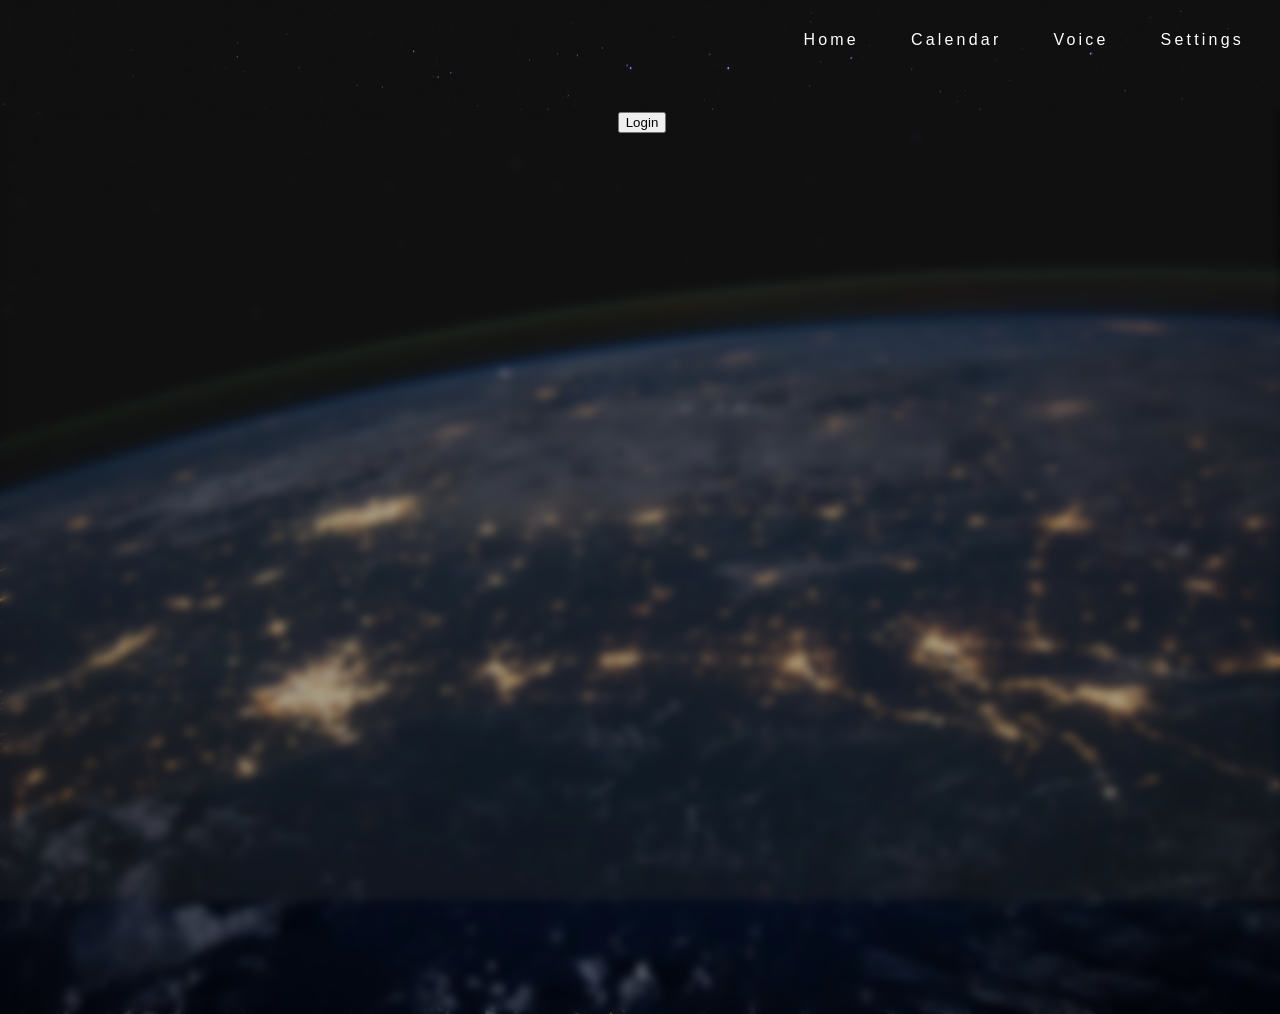
==== frontend/homepage.html @ d2abd0cd "Made the homepage html and made changes to overflow for both index and homepage. Made the login butt" ====
<!DOCTYPE html>
<html lang="en">
<head>
    <meta charset="UTF-8">
    <meta name="viewport" content="width=device-width, initial-scale=1.0">
    <title>VoiceCal</title>
    <link rel="stylesheet" href="styles2.css">

</head>
<body>

    <div class="top-bar">
        <button class="top-bar-btn">Home</button>
        <button class="top-bar-btn">Calendar</button>
        <button class="top-bar-btn">Voice</button>
        <button class="top-bar-btn">Settings</button>

    </div>



    <div class="main-container">
        
        <button>Login</button>
    

    </div>

    <script src="script.js"></script>
    <script src="script2.js"></script>
</body>
</html>
---- frontend/styles2.css ----
body{
    margin: 0;
    padding: 0;
    background-image: url(components/Earth-wallpaper.png);
    background-size: cover;
    background-position: center;
    min-height: 100vh;
    overflow: hidden;
    
    
}

body::before {
    content: '';
    position: fixed;
    top: 0;
    left: 0;
    width: 100%;
    height: 100%;
    background-color: rgba(38, 38, 38, 0.4); 
    pointer-events: none;
    z-index: 0;
}

.top-bar, .main-container {
    position: relative;
    z-index: 1;
}

.top-bar{
    background-color: transparent;
    width: 100%;
    height: 80px;
    position: fixed;
    top: 0;
    left: 0;
    display: flex;
    justify-content: flex-end;
    align-items: center;
}

.top-bar-btn{
    background-color: transparent;
    border: none;
    color: white;
    font-size: 16px;
    margin-right: 20px;
    cursor: pointer;
    padding: 8px 16px;        
    letter-spacing: 0.2em;         
    transition: all 0.3s ease;   
}


.top-bar-btn:hover {
    opacity: 0.8;
    letter-spacing: 0.25em;
}

.main-container{
    display: flex;
    flex-direction: column;
    align-items: center;
    justify-self: center;
    margin-top: 110px;
    width: 100vw;
    height: 100vh;
    font-family: Arial, sans-serif;
    background-color: transparent;
    backdrop-filter: blur(4px);  /* Try change here  (delete or change the px)*/
    border: 2px solid transparent;
}
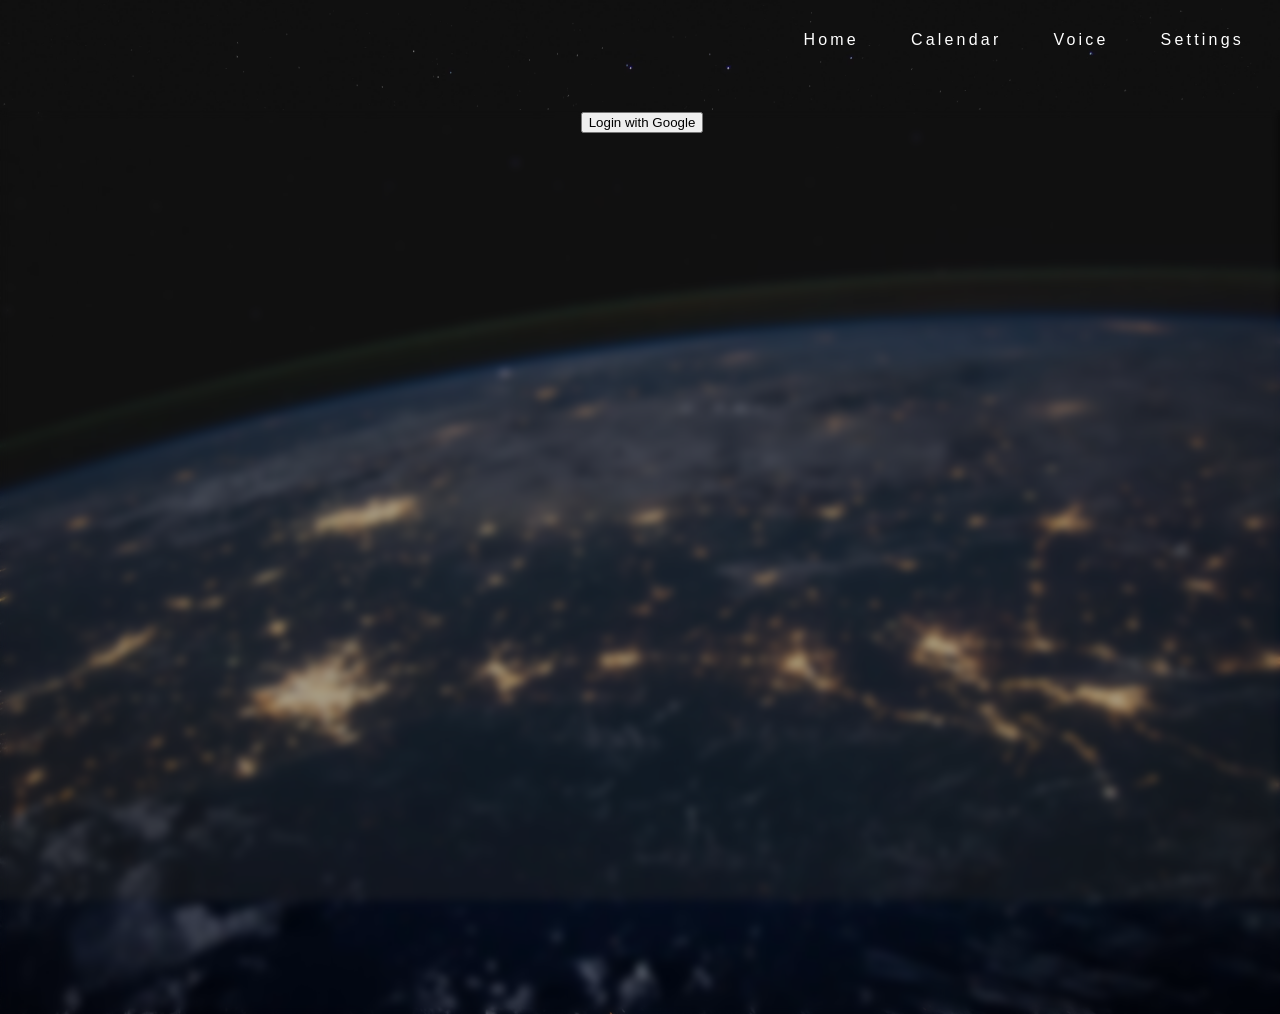
==== commit f11b299e: "ready to deploy" ====
--- a/frontend/homepage.html
+++ b/frontend/homepage.html
@@ -5,7 +5,6 @@
     <meta name="viewport" content="width=device-width, initial-scale=1.0">
     <title>VoiceCal</title>
     <link rel="stylesheet" href="styles2.css">
-
 </head>
 <body>
 
@@ -18,20 +17,11 @@
     </div>
 
 
-
     <div class="main-container">
-        
-        <button>Login</button>
-    
-
+        <button id="loginButton">Login with Google</button>
     </div>
 
     <script src="script.js"></script>
-    <script src="script2.js"></script>
 </body>
 </html>
 
-
-
-
-
--- a/frontend/styles2.css
+++ b/frontend/styles2.css
@@ -74,3 +74,5 @@
 
 
 
+
+
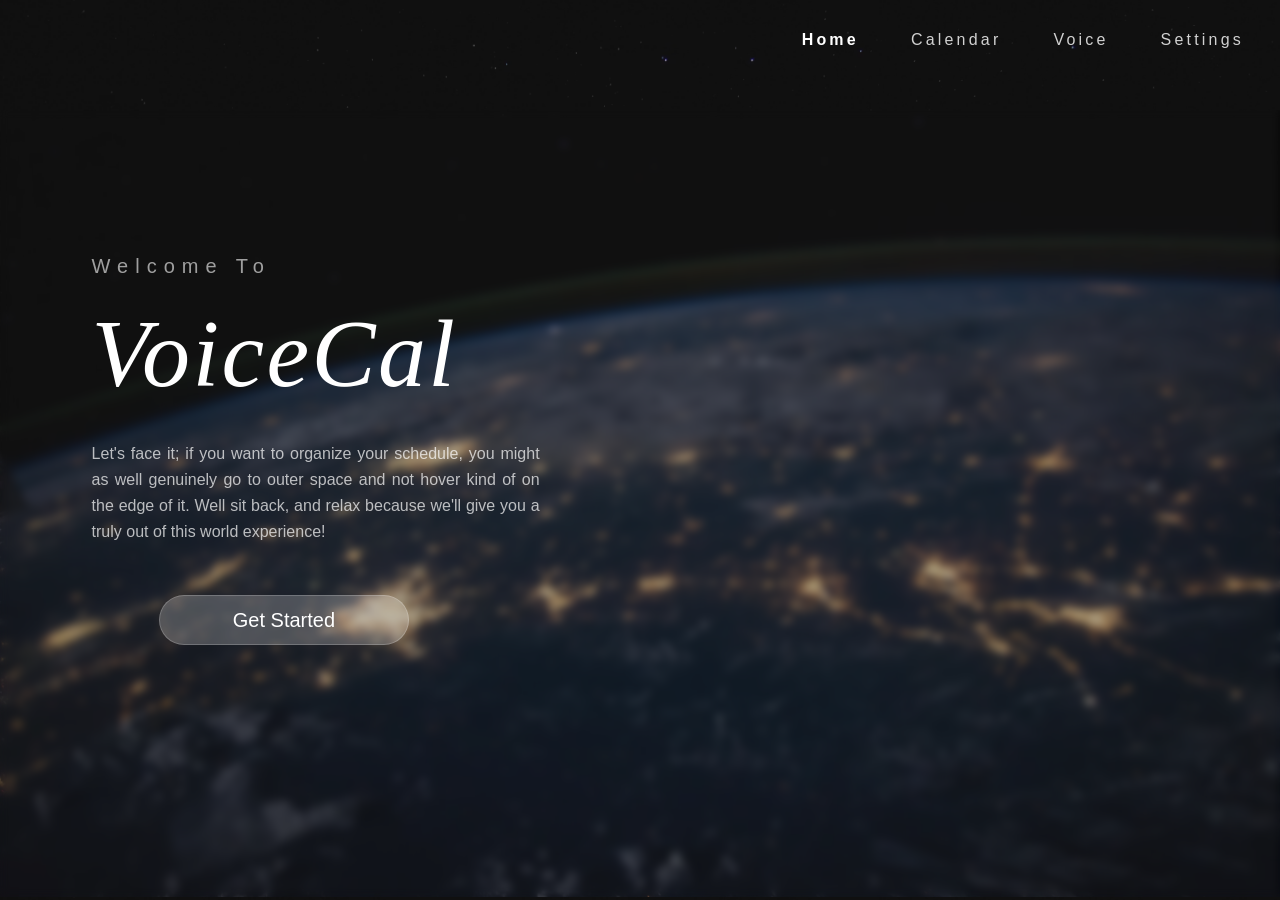
==== commit aa5598fa: "Upgraded UI Fixed the homepage.html but missing a right side component (will follow-up), filled both" ====
--- a/frontend/homepage.html
+++ b/frontend/homepage.html
@@ -9,16 +9,31 @@
 <body>
 
     <div class="top-bar">
-        <button class="top-bar-btn">Home</button>
+        <button id="homepage" class="top-bar-btn">Home</button>
         <button class="top-bar-btn">Calendar</button>
-        <button class="top-bar-btn">Voice</button>
+        <button id="voicepage" class="top-bar-btn">Voice</button>
         <button class="top-bar-btn">Settings</button>
 
     </div>
 
 
     <div class="main-container">
-        <button id="loginButton">Login with Google</button>
+
+        <div class="intro-container">
+
+            <p class="intro-welcome">Welcome To</p>
+            <h1 class="container-title">VoiceCal</h1>
+
+            <p class="container-desc">
+                Let's face it; if you want to organize your schedule, 
+                you might as well genuinely go to outer space 
+                and not hover kind of on the edge of it. 
+                Well sit back, and relax because we'll give you a 
+                truly out of this world experience!</p>
+
+            <button id="loginButton">Get Started</button>
+        </div>
+
     </div>
 
     <script src="script.js"></script>
--- a/frontend/styles2.css
+++ b/frontend/styles2.css
@@ -3,11 +3,10 @@
     padding: 0;
     background-image: url(components/Earth-wallpaper.png);
     background-size: cover;
-    background-position: center;
-    min-height: 100vh;
-    overflow: hidden;
-    
-    
+    background-position: end; 
+    height: 100%;
+    overflow-y: auto; 
+    overflow-x: hidden;
 }
 
 body::before {
@@ -42,13 +41,21 @@
 .top-bar-btn{
     background-color: transparent;
     border: none;
-    color: white;
+    color: rgba(255, 255, 255, 0.809);
     font-size: 16px;
     margin-right: 20px;
     cursor: pointer;
     padding: 8px 16px;        
     letter-spacing: 0.2em;         
-    transition: all 0.3s ease;   
+    transition: all 0.3s ease;  
+    animation-name: fadeInUp;
+    animation-duration: 3s; 
+}
+
+#homepage{
+    color: white;
+    font-weight: 800;
+
 }
 
 
@@ -59,20 +66,175 @@
 
 .main-container{
     display: flex;
-    flex-direction: column;
+    flex-direction: row;
     align-items: center;
     justify-self: center;
     margin-top: 110px;
     width: 100vw;
-    height: 100vh;
+    height: 87vh;
     font-family: Arial, sans-serif;
     background-color: transparent;
     backdrop-filter: blur(4px);  /* Try change here  (delete or change the px)*/
     border: 2px solid transparent;
 }
 
-
-
-
-
-
+.intro-container{
+    background-color: transparent;
+    padding-left: 7%;
+    padding-bottom: 10%;
+    text-align: justify;
+    align-items: center;
+}
+
+.intro-welcome{
+    color: rgba(255, 255, 255, 0.6);
+    letter-spacing: 0.35em;
+    font-size: 20px;
+    animation-name: fadeInLeft;
+    animation-duration: 3s;
+    
+}
+
+.container-title{
+    color: white;
+    font-size: 96px; 
+    font-weight: 300;
+    letter-spacing: 0.025em; 
+    margin-top: 10px;
+    margin-bottom: 32px; 
+    font-family: Georgia, 'Times New Roman', Times, serif; 
+    font-style: italic;
+    animation-name: fadeIn;
+    animation-duration: 5s;
+}
+
+.container-desc{
+    color: rgba(255, 255, 255, 0.7); 
+    font-size: 1rem; 
+    line-height: 1.625; 
+    max-width: 448px; 
+    margin-bottom: 2rem; 
+    font-weight: 200;
+    animation-name: fadeInRight;
+    animation-duration: 2s;
+}
+
+#loginButton{
+    display: flex;
+    align-items: center;
+    justify-content: center;
+    padding: 12px 12px;
+    border-radius: 9999px;
+    background-color: rgba(255, 255, 255, 0.229);
+    backdrop-filter: blur(4px);
+    border: 1px solid rgba(255, 255, 255, 0.2);
+    width: 250px;
+    height: 50px;
+    font-size: 20px;
+    color: white;
+    cursor: pointer;
+    margin-top: 50px;
+    margin-left: 15%;
+    font-family:Verdana, Geneva, Tahoma, sans-serif;
+    animation-name: fadeInUpExtra;
+    animation-duration: 4s;
+
+}
+
+#loginButton:hover{
+    background-color: rgba(255, 255, 255, 0.4);
+    border-color: rgba(255, 255, 255, 0.4);
+    font-weight: 600;
+
+
+}
+
+
+@keyframes pulse {
+    0% {
+        transform: scale(1);
+        opacity: 1;
+    }
+    50% {
+        transform: scale(1.05);
+        opacity: 0.8;
+    }
+    100% {
+        transform: scale(1);
+        opacity: 1;
+    }
+}
+
+@keyframes fadeIn {
+    from {
+        opacity: 0;
+    }
+    to {
+        opacity: 1;
+    }
+}
+
+@keyframes fadeInUp {
+    from {
+        opacity: 0;
+        transform: translateY(20px);
+    }
+    to {
+        opacity: 1;
+        transform: translateY(0);
+    }
+}
+
+@keyframes fadeInLeft {
+    from {
+        opacity: 0;
+        transform: translateX(-20px);
+    }
+    to {
+        opacity: 1;
+        transform: translateX(0);
+    }
+}
+
+@keyframes fadeInRight {
+    from {
+        opacity: 0;
+        transform: translateX(20px);
+    }
+    to {
+        opacity: 1;
+        transform: translateX(0);
+    }
+}
+
+
+@keyframes fadeInUpExtra{
+    from {
+        opacity: 0;
+        transform: translateY(40px);
+    }
+
+    to{
+        opacity: 1;
+        transform: translateY(0);
+    }
+}
+
+
+@keyframes fadeInDown {
+    from {
+        opacity: 0;
+        transform: translateY(-20px);
+    }
+    to {
+        opacity: 1;
+        transform: translateY(0);
+    }
+}
+    
+
+
+
+
+
+
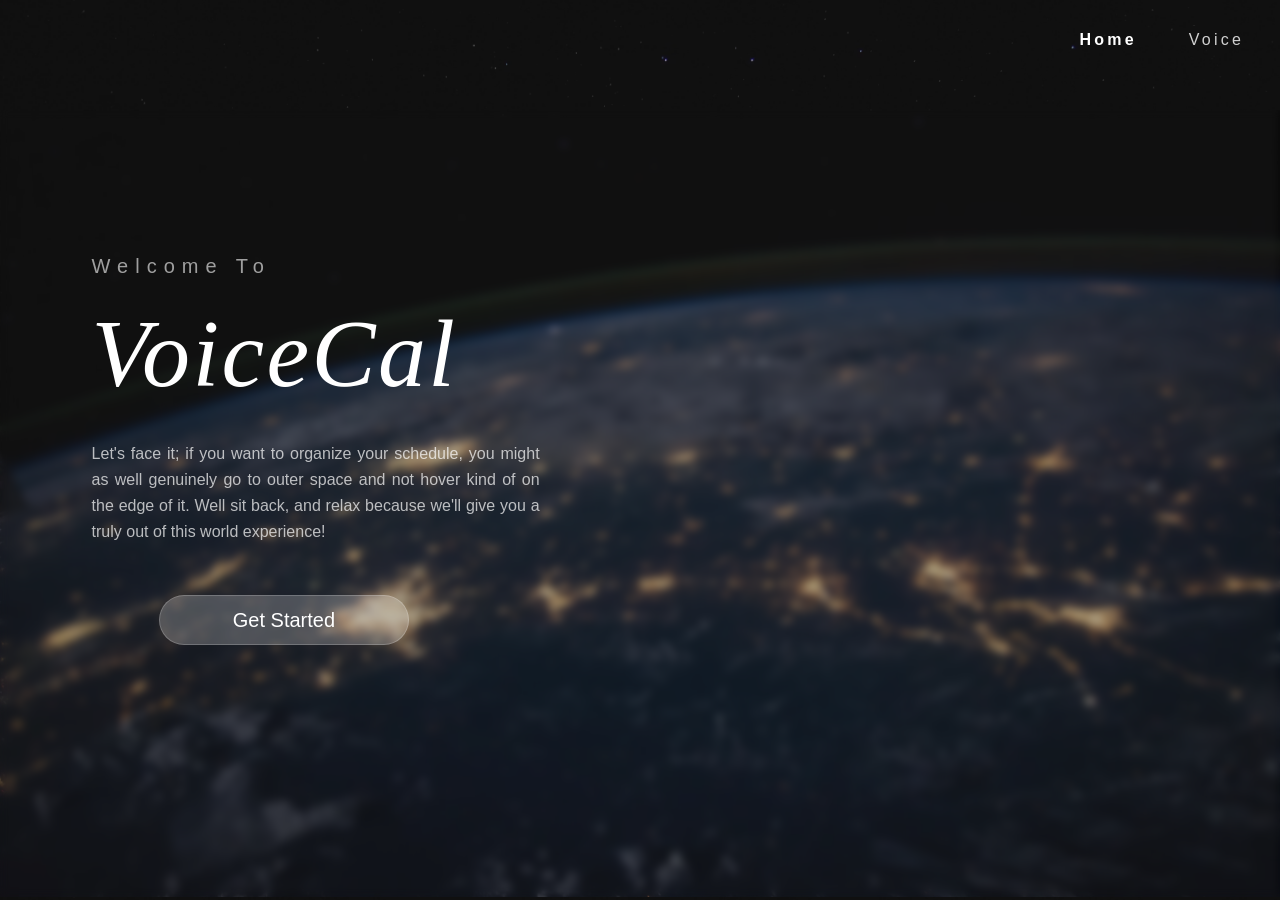
==== commit 82667e75: "fix button issues" ====
--- a/frontend/homepage.html
+++ b/frontend/homepage.html
@@ -10,10 +10,7 @@
 
     <div class="top-bar">
         <button id="homepage" class="top-bar-btn">Home</button>
-        <button class="top-bar-btn">Calendar</button>
         <button id="voicepage" class="top-bar-btn">Voice</button>
-        <button class="top-bar-btn">Settings</button>
-
     </div>
 
 
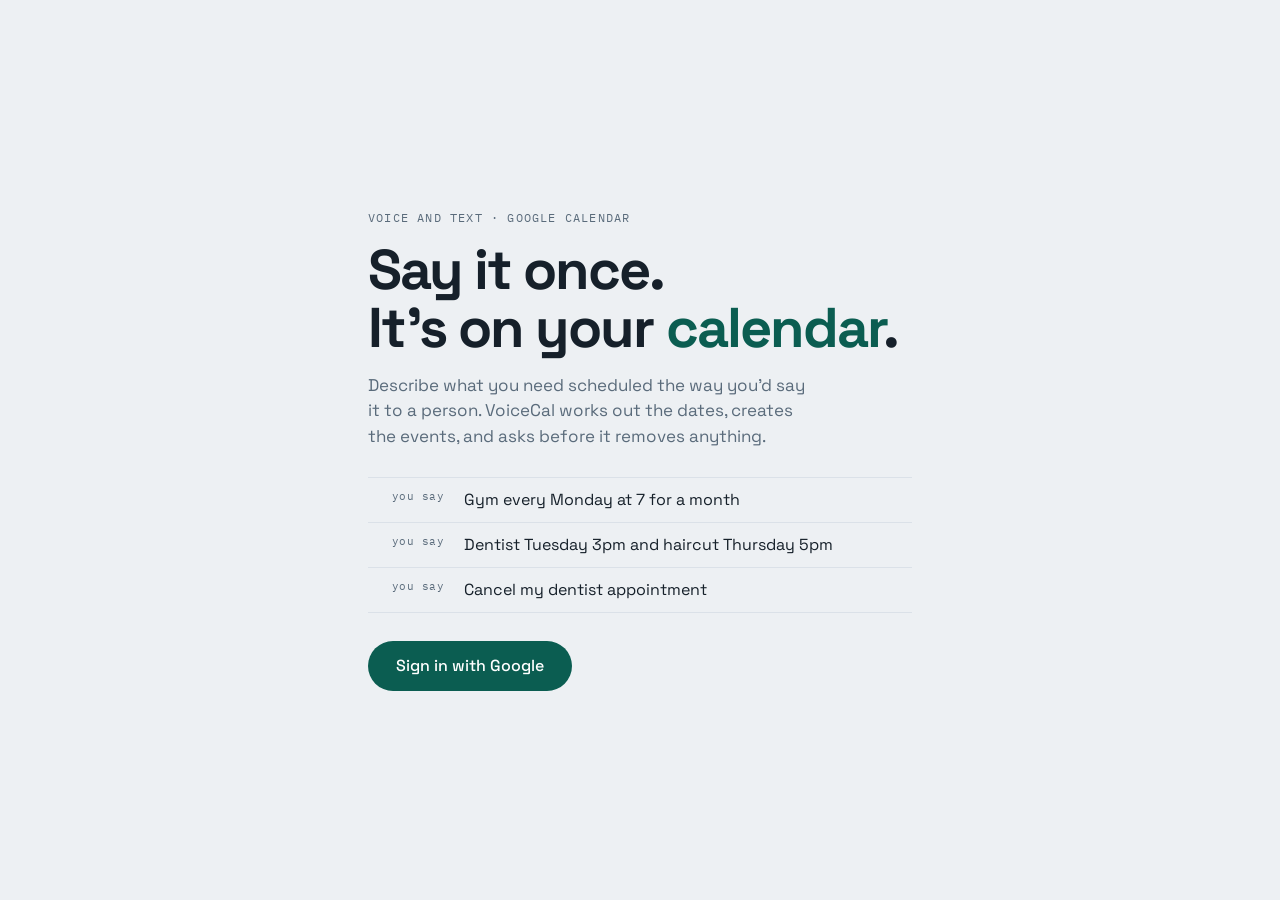
==== commit 07d5aaa6: "add bunch of new features e.g: type, deleting and creating multiple event..." ====
--- a/frontend/homepage.html
+++ b/frontend/homepage.html
@@ -1,39 +1,38 @@
 <!DOCTYPE html>
 <html lang="en">
 <head>
-    <meta charset="UTF-8">
-    <meta name="viewport" content="width=device-width, initial-scale=1.0">
-    <title>VoiceCal</title>
-    <link rel="stylesheet" href="styles2.css">
+<meta charset="UTF-8">
+<meta name="viewport" content="width=device-width, initial-scale=1.0">
+<title>VoiceCal</title>
+<link rel="preconnect" href="https://fonts.googleapis.com">
+<link rel="preconnect" href="https://fonts.gstatic.com" crossorigin>
+<link href="https://fonts.googleapis.com/css2?family=IBM+Plex+Mono&family=Space+Grotesk:wght@400;500;700&display=swap" rel="stylesheet">
+<link rel="stylesheet" href="app.css">
 </head>
 <body>
 
-    <div class="top-bar">
-        <button id="homepage" class="top-bar-btn">Home</button>
-        <button id="voicepage" class="top-bar-btn">Voice</button>
+<main class="landing">
+    <div class="landing__card">
+        <p class="landing__eyebrow">Voice and text · Google Calendar</p>
+        <h1 class="landing__title">Say it once.<br>It's on your <span>calendar</span>.</h1>
+        <p class="landing__body">
+            Describe what you need scheduled the way you'd say it to a person.
+            VoiceCal works out the dates, creates the events, and asks before it
+            removes anything.
+        </p>
+
+        <ul class="samples">
+            <li><b>you say</b><span>Gym every Monday at 7 for a month</span></li>
+            <li><b>you say</b><span>Dentist Tuesday 3pm and haircut Thursday 5pm</span></li>
+            <li><b>you say</b><span>Cancel my dentist appointment</span></li>
+        </ul>
+
+        <button class="cta" id="loginButton" type="button">Sign in with Google</button>
+
+        <p class="notice" id="authError" hidden></p>
     </div>
+</main>
 
-
-    <div class="main-container">
-
-        <div class="intro-container">
-
-            <p class="intro-welcome">Welcome To</p>
-            <h1 class="container-title">VoiceCal</h1>
-
-            <p class="container-desc">
-                Let's face it; if you want to organize your schedule, 
-                you might as well genuinely go to outer space 
-                and not hover kind of on the edge of it. 
-                Well sit back, and relax because we'll give you a 
-                truly out of this world experience!</p>
-
-            <button id="loginButton">Get Started</button>
-        </div>
-
-    </div>
-
-    <script src="script.js"></script>
+<script src="script.js"></script>
 </body>
 </html>
-
--- a/frontend/app.css
+++ b/frontend/app.css
@@ -0,0 +1,442 @@
+/* VoiceCal — a day-planner page you can talk to.
+   The conversation is ruled like an agenda: a mono time gutter down the left,
+   hairlines between entries, and a continuous spine at the gutter edge. */
+
+:root {
+    --ink: #16202A;
+    --ink-soft: #5A6B7B;
+    --paper: #EDF0F3;
+    --surface: #FFFFFF;
+    --rule: #DBE1E8;
+    --accent: #0B5D51;
+    --accent-wash: #E6EFED;
+    --alert: #9F1239;
+    --alert-wash: #FBE9EE;
+
+    --gutter: 4.75rem;
+    --page: 46rem;
+    --radius: 6px;
+
+    --font-ui: "Space Grotesk", "Segoe UI", system-ui, -apple-system, sans-serif;
+    --font-mono: "IBM Plex Mono", ui-monospace, "SF Mono", Menlo, monospace;
+}
+
+*, *::before, *::after { box-sizing: border-box; }
+
+html, body {
+    height: 100%;
+    margin: 0;
+}
+
+body {
+    background: var(--paper);
+    color: var(--ink);
+    font-family: var(--font-ui);
+    font-size: 16px;
+    line-height: 1.5;
+    -webkit-font-smoothing: antialiased;
+}
+
+button { font: inherit; color: inherit; cursor: pointer; }
+
+:focus-visible {
+    outline: 2px solid var(--accent);
+    outline-offset: 2px;
+    border-radius: 3px;
+}
+
+/* ---------- Masthead ---------- */
+
+.masthead {
+    border-bottom: 1px solid var(--rule);
+    background: var(--surface);
+}
+
+.masthead__inner {
+    max-width: var(--page);
+    margin: 0 auto;
+    padding: 0.875rem 1.25rem;
+    display: flex;
+    align-items: center;
+    gap: 1rem;
+}
+
+.wordmark {
+    font-size: 1.0625rem;
+    font-weight: 700;
+    letter-spacing: -0.02em;
+    margin: 0;
+}
+
+.wordmark span { color: var(--accent); }
+
+.masthead__spacer { flex: 1; }
+
+.masthead__email {
+    font-family: var(--font-mono);
+    font-size: 0.75rem;
+    color: var(--ink-soft);
+}
+
+.linkout {
+    font-size: 0.8125rem;
+    font-weight: 500;
+    color: var(--accent);
+    background: none;
+    border: 1px solid var(--rule);
+    border-radius: var(--radius);
+    padding: 0.375rem 0.75rem;
+    text-decoration: none;
+    white-space: nowrap;
+}
+
+.linkout:hover { border-color: var(--accent); background: var(--accent-wash); }
+
+/* ---------- The planner page ---------- */
+
+.page {
+    display: flex;
+    flex-direction: column;
+    height: 100%;
+}
+
+.log-scroll {
+    flex: 1;
+    overflow-y: auto;
+}
+
+.log {
+    position: relative;
+    max-width: var(--page);
+    margin: 0 auto;
+    padding: 0 1.25rem 1.5rem;
+}
+
+/* The spine: one continuous rule at the gutter edge, the way a planner page
+   has a printed margin line. */
+.log::before {
+    content: "";
+    position: absolute;
+    top: 0;
+    bottom: 0;
+    left: calc(1.25rem + var(--gutter));
+    width: 1px;
+    background: var(--rule);
+}
+
+.entry {
+    display: grid;
+    grid-template-columns: var(--gutter) 1fr;
+    gap: 0 1.25rem;
+    padding: 1rem 0;
+    border-top: 1px solid var(--rule);
+    animation: settle 0.22s ease-out;
+}
+
+.entry:first-child { border-top: none; }
+
+@keyframes settle {
+    from { opacity: 0; transform: translateY(4px); }
+    to   { opacity: 1; transform: none; }
+}
+
+.entry__time {
+    font-family: var(--font-mono);
+    font-size: 0.6875rem;
+    color: var(--ink-soft);
+    letter-spacing: 0.04em;
+    padding-top: 0.2rem;
+    text-align: right;
+}
+
+.entry__body { min-width: 0; }
+
+.entry__who {
+    font-size: 0.6875rem;
+    font-weight: 700;
+    letter-spacing: 0.08em;
+    text-transform: uppercase;
+    color: var(--ink-soft);
+    margin: 0 0 0.25rem;
+}
+
+.entry--you .entry__who { color: var(--ink); }
+
+.entry__text { margin: 0; overflow-wrap: anywhere; }
+
+.entry--pending .entry__text { color: var(--ink-soft); }
+
+/* ---------- Event cards ---------- */
+
+.events { margin: 0.625rem 0 0; padding: 0; list-style: none; }
+
+.event {
+    background: var(--surface);
+    border: 1px solid var(--rule);
+    border-left: 3px solid var(--accent);
+    border-radius: var(--radius);
+    padding: 0.625rem 0.75rem;
+    margin-bottom: 0.375rem;
+}
+
+.event__title { font-weight: 500; }
+
+.event__meta {
+    font-family: var(--font-mono);
+    font-size: 0.75rem;
+    color: var(--ink-soft);
+    margin-top: 0.125rem;
+}
+
+.event__repeat {
+    display: inline-block;
+    font-family: var(--font-ui);
+    font-size: 0.625rem;
+    font-weight: 700;
+    letter-spacing: 0.06em;
+    text-transform: uppercase;
+    color: var(--accent);
+    background: var(--accent-wash);
+    border-radius: 3px;
+    padding: 0.0625rem 0.3125rem;
+    margin-left: 0.4375rem;
+    vertical-align: 1px;
+}
+
+.event__link {
+    font-size: 0.75rem;
+    color: var(--accent);
+    text-decoration: none;
+    border-bottom: 1px solid transparent;
+}
+
+.event__link:hover { border-bottom-color: currentColor; }
+
+/* ---------- Delete confirmation ---------- */
+
+.confirm {
+    background: var(--alert-wash);
+    border: 1px solid var(--alert);
+    border-radius: var(--radius);
+    padding: 0.875rem;
+    margin-top: 0.625rem;
+}
+
+.confirm__summary { margin: 0 0 0.75rem; font-weight: 500; }
+
+.confirm__actions { display: flex; gap: 0.5rem; }
+
+.btn {
+    border-radius: var(--radius);
+    border: 1px solid var(--rule);
+    background: var(--surface);
+    padding: 0.4375rem 0.875rem;
+    font-size: 0.875rem;
+    font-weight: 500;
+}
+
+.btn:hover { border-color: var(--ink-soft); }
+
+.btn--danger {
+    background: var(--alert);
+    border-color: var(--alert);
+    color: #fff;
+}
+
+.btn--danger:hover { filter: brightness(1.12); border-color: var(--alert); }
+
+.btn[disabled] { opacity: 0.45; cursor: default; }
+
+/* ---------- Empty state ---------- */
+
+.opener { padding: 3rem 0 1.5rem; }
+
+.opener__lead {
+    font-size: 1.375rem;
+    font-weight: 500;
+    letter-spacing: -0.02em;
+    margin: 0 0 0.375rem;
+    max-width: 24ch;
+}
+
+.opener__sub { color: var(--ink-soft); margin: 0 0 1.25rem; }
+
+.suggestions { display: flex; flex-wrap: wrap; gap: 0.4375rem; }
+
+.suggestion {
+    background: var(--surface);
+    border: 1px solid var(--rule);
+    border-radius: 100px;
+    padding: 0.375rem 0.8125rem;
+    font-size: 0.8125rem;
+    color: var(--ink-soft);
+    text-align: left;
+}
+
+.suggestion:hover { border-color: var(--accent); color: var(--accent); }
+
+/* ---------- Composer ---------- */
+
+.composer-bar {
+    border-top: 1px solid var(--rule);
+    background: var(--surface);
+}
+
+.composer {
+    max-width: var(--page);
+    margin: 0 auto;
+    padding: 0.75rem 1.25rem;
+    display: flex;
+    align-items: center;
+    gap: 0.5rem;
+}
+
+.composer__input {
+    flex: 1;
+    min-width: 0;
+    font: inherit;
+    color: var(--ink);
+    background: var(--paper);
+    border: 1px solid var(--rule);
+    border-radius: 100px;
+    padding: 0.625rem 1rem;
+}
+
+.composer__input::placeholder { color: var(--ink-soft); }
+.composer__input:focus { outline: none; border-color: var(--accent); background: var(--surface); }
+
+.icon-btn {
+    flex: none;
+    width: 2.625rem;
+    height: 2.625rem;
+    display: grid;
+    place-items: center;
+    border: 1px solid var(--rule);
+    border-radius: 50%;
+    background: var(--surface);
+    color: var(--ink);
+}
+
+.icon-btn:hover:not([disabled]) { border-color: var(--accent); color: var(--accent); }
+.icon-btn[disabled] { opacity: 0.4; cursor: default; }
+.icon-btn svg { width: 1.125rem; height: 1.125rem; }
+
+.icon-btn--send { background: var(--accent); border-color: var(--accent); color: #fff; }
+.icon-btn--send:hover:not([disabled]) { filter: brightness(1.15); color: #fff; }
+
+/* Listening: the one place the interface moves on its own. */
+.icon-btn--mic.listening {
+    background: var(--alert);
+    border-color: var(--alert);
+    color: #fff;
+    animation: listening 1.4s ease-in-out infinite;
+}
+
+@keyframes listening {
+    0%, 100% { box-shadow: 0 0 0 0 rgba(159, 18, 57, 0.35); }
+    50%      { box-shadow: 0 0 0 7px rgba(159, 18, 57, 0); }
+}
+
+.composer__hint {
+    max-width: var(--page);
+    margin: 0 auto;
+    padding: 0 1.25rem 0.75rem;
+    font-size: 0.75rem;
+    color: var(--ink-soft);
+    min-height: 1.1em;
+}
+
+/* ---------- Landing ---------- */
+
+.landing {
+    min-height: 100%;
+    display: grid;
+    place-items: center;
+    padding: 2rem 1.25rem;
+}
+
+.landing__card { max-width: 34rem; width: 100%; }
+
+.landing__eyebrow {
+    font-family: var(--font-mono);
+    font-size: 0.75rem;
+    letter-spacing: 0.1em;
+    text-transform: uppercase;
+    color: var(--ink-soft);
+    margin: 0 0 0.875rem;
+}
+
+.landing__title {
+    font-size: clamp(2.25rem, 7vw, 3.5rem);
+    font-weight: 700;
+    letter-spacing: -0.035em;
+    line-height: 1.04;
+    margin: 0 0 1rem;
+}
+
+.landing__title span { color: var(--accent); }
+
+.landing__body { font-size: 1.0625rem; color: var(--ink-soft); margin: 0 0 1.75rem; max-width: 40ch; }
+
+/* Sample lines, ruled like the log they'll appear in. */
+.samples {
+    border-top: 1px solid var(--rule);
+    margin: 0 0 1.75rem;
+    padding: 0;
+    list-style: none;
+}
+
+.samples li {
+    display: grid;
+    grid-template-columns: var(--gutter) 1fr;
+    gap: 1.25rem;
+    border-bottom: 1px solid var(--rule);
+    padding: 0.625rem 0;
+}
+
+.samples b {
+    font-family: var(--font-mono);
+    font-size: 0.6875rem;
+    font-weight: 400;
+    color: var(--ink-soft);
+    letter-spacing: 0.04em;
+    text-align: right;
+}
+
+.cta {
+    background: var(--accent);
+    color: #fff;
+    border: none;
+    border-radius: 100px;
+    padding: 0.8125rem 1.75rem;
+    font-size: 1rem;
+    font-weight: 500;
+}
+
+.cta:hover { filter: brightness(1.15); }
+
+.notice {
+    margin: 1.25rem 0 0;
+    padding: 0.75rem 0.875rem;
+    background: var(--alert-wash);
+    border: 1px solid var(--alert);
+    border-radius: var(--radius);
+    font-size: 0.875rem;
+}
+
+[hidden] { display: none !important; }
+
+/* ---------- Narrow screens ---------- */
+
+@media (max-width: 34rem) {
+    :root { --gutter: 3.25rem; }
+    .log::before { left: calc(1rem + var(--gutter)); }
+    .log, .composer, .composer__hint, .masthead__inner { padding-left: 1rem; padding-right: 1rem; }
+    .entry { gap: 0 0.875rem; }
+    .samples li { gap: 0.875rem; }
+    .masthead__email { display: none; }
+}
+
+@media (prefers-reduced-motion: reduce) {
+    *, *::before, *::after { animation: none !important; transition: none !important; }
+}
